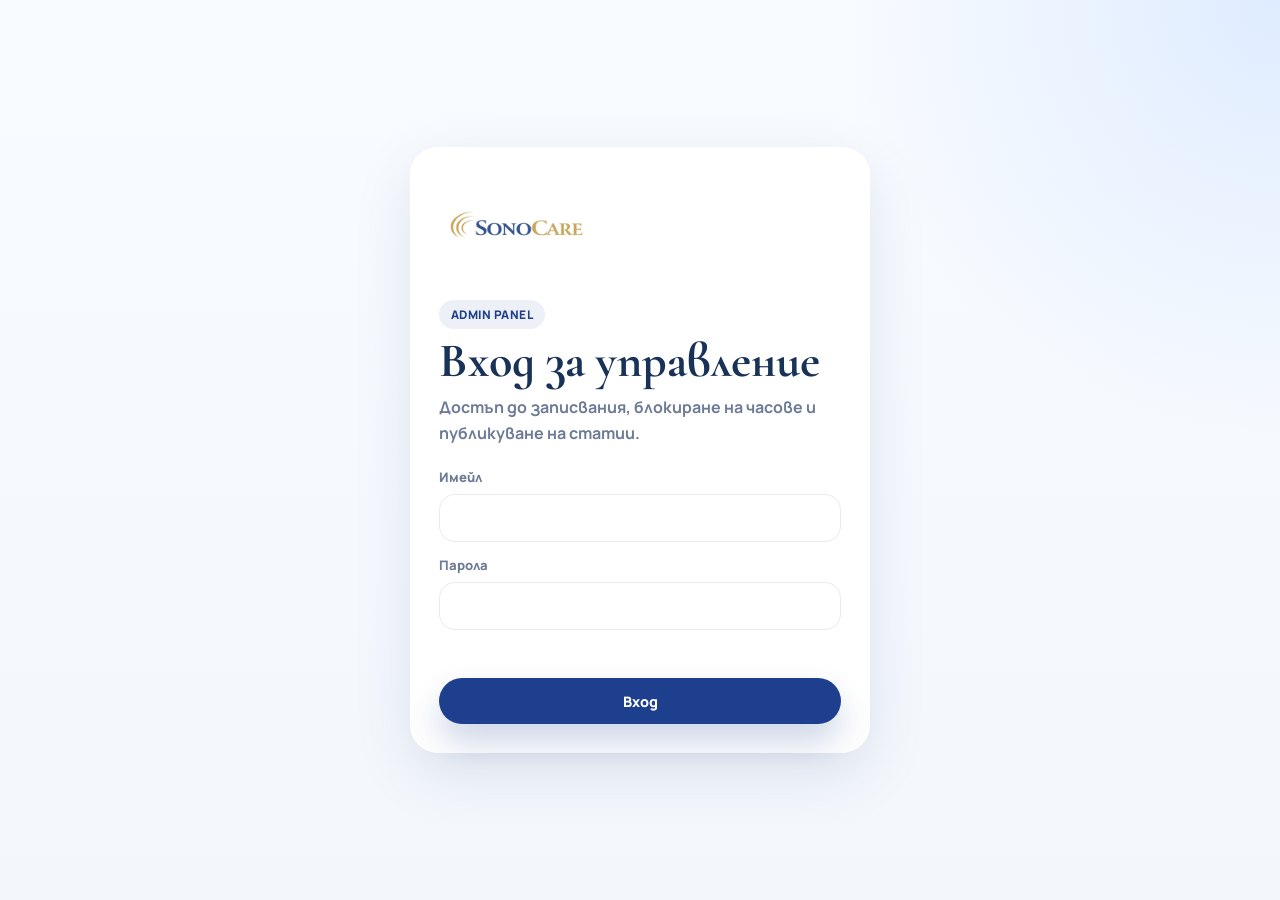
==== admin/index.html @ 71ce4eeb "Fix admin and blog asset paths" ====
<!doctype html>
<html lang="bg">
  <head>
    <meta charset="utf-8" />
    <meta name="viewport" content="width=device-width, initial-scale=1" />
    <title>SonoCare Admin | Вход</title>
    <link rel="preconnect" href="https://fonts.googleapis.com" />
    <link rel="preconnect" href="https://fonts.gstatic.com" crossorigin />
    <link
      href="https://fonts.googleapis.com/css2?family=Cormorant+Garamond:wght@600;700&family=Manrope:wght@500;600;700;800&display=swap"
      rel="stylesheet"
    />
    <link rel="stylesheet" href="./admin.css" />
  </head>
  <body class="admin-auth-page">
    <main class="admin-auth-shell">
      <section class="admin-auth-card">
        <a class="admin-auth-logo" href="../index.html" aria-label="SonoCare начало">
          <img src="../transparent logo sonocare.png" alt="SonoCare" />
        </a>
        <div class="admin-auth-copy">
          <span class="eyebrow">Admin Panel</span>
          <h1>Вход за управление</h1>
          <p>Достъп до записвания, блокиране на часове и публикуване на статии.</p>
        </div>

        <form id="admin-login-form" class="admin-auth-form" novalidate>
          <label>
            Имейл
            <input id="admin-email" name="email" type="email" autocomplete="email" required />
          </label>
          <label>
            Парола
            <input
              id="admin-password"
              name="password"
              type="password"
              autocomplete="current-password"
              required
            />
          </label>
          <div id="admin-login-feedback" class="admin-feedback" role="status" aria-live="polite"></div>
          <button id="admin-login-button" type="submit" class="admin-primary-button">Вход</button>
        </form>
      </section>
    </main>

    <script src="./admin.js"></script>
  </body>
</html>
---- admin/admin.css ----
:root {
  --bg: #f3f7fc;
  --surface: rgba(255, 255, 255, 0.96);
  --surface-soft: rgba(247, 250, 255, 0.95);
  --text: #193257;
  --muted: #6d7b97;
  --line: rgba(29, 63, 142, 0.1);
  --blue: #1d3f8e;
  --gold: #c9a048;
  --green: #2d9f5c;
  --danger: #d95168;
  --shadow: 0 20px 60px rgba(13, 43, 96, 0.1);
  --shadow-soft: 0 12px 30px rgba(13, 43, 96, 0.08);
  --radius-xl: 28px;
  --radius-lg: 22px;
  --radius-md: 16px;
  --sans: Manrope, Inter, system-ui, sans-serif;
  --serif: "Cormorant Garamond", Georgia, serif;
}

* {
  box-sizing: border-box;
}

body {
  margin: 0;
  color: var(--text);
  font-family: var(--sans);
  background:
    radial-gradient(circle at top right, rgba(221, 235, 255, 0.95), transparent 28%),
    linear-gradient(180deg, #f8fbff 0%, #f3f7fc 100%);
}

button,
input,
textarea {
  font: inherit;
}

a {
  color: inherit;
  text-decoration: none;
}

img {
  display: block;
  max-width: 100%;
}

[hidden] {
  display: none !important;
}

.eyebrow {
  display: inline-flex;
  padding: 6px 12px;
  color: var(--blue);
  border-radius: 999px;
  background: rgba(29, 63, 142, 0.08);
  font-size: 0.74rem;
  font-weight: 800;
  letter-spacing: 0.03em;
  text-transform: uppercase;
}

.admin-auth-page {
  min-height: 100vh;
}

.admin-auth-shell {
  display: grid;
  min-height: 100vh;
  place-items: center;
  padding: 24px;
}

.admin-auth-card {
  width: min(100%, 460px);
  padding: 28px;
  border: 1px solid rgba(255, 255, 255, 0.88);
  border-radius: var(--radius-xl);
  background: var(--surface);
  box-shadow: var(--shadow);
  backdrop-filter: blur(16px);
}

.admin-auth-logo img,
.admin-brand img {
  width: 160px;
}

.admin-auth-copy {
  margin-top: 18px;
}

.admin-auth-copy h1,
.admin-content-header h1 {
  margin: 10px 0 10px;
  font-family: var(--serif);
  font-size: clamp(2rem, 5vw, 3rem);
  line-height: 0.95;
}

.admin-auth-copy p,
.admin-content-header p,
.admin-section-heading p {
  margin: 0;
  color: var(--muted);
  line-height: 1.6;
  font-weight: 700;
}

.admin-auth-form,
.admin-form {
  display: grid;
  gap: 14px;
  margin-top: 22px;
}

.admin-auth-form label,
.admin-form label {
  display: grid;
  gap: 8px;
  color: var(--muted);
  font-size: 0.82rem;
  font-weight: 800;
}

.admin-auth-form input,
.admin-form input,
.admin-form textarea {
  width: 100%;
  min-height: 48px;
  padding: 14px 16px;
  color: var(--text);
  border: 1px solid var(--line);
  border-radius: var(--radius-md);
  background: #fff;
  outline: none;
}

.admin-form textarea {
  min-height: 160px;
  resize: vertical;
}

.admin-auth-form input:focus,
.admin-form input:focus,
.admin-form textarea:focus {
  border-color: rgba(29, 63, 142, 0.28);
  box-shadow: 0 0 0 4px rgba(29, 63, 142, 0.08);
}

.admin-primary-button,
.admin-ghost-button,
.admin-danger-button {
  display: inline-flex;
  align-items: center;
  justify-content: center;
  min-height: 46px;
  padding: 0 18px;
  border: 0;
  border-radius: 999px;
  cursor: pointer;
  transition: transform 0.18s ease, box-shadow 0.18s ease, opacity 0.18s ease;
  font-size: 0.9rem;
  font-weight: 800;
}

.admin-primary-button {
  color: #fff;
  background: var(--blue);
  box-shadow: 0 18px 34px rgba(29, 63, 142, 0.22);
}

.admin-ghost-button {
  color: var(--blue);
  border: 1px solid var(--line);
  background: rgba(255, 255, 255, 0.9);
}

.admin-danger-button {
  color: #fff;
  background: var(--danger);
}

.admin-primary-button:hover,
.admin-ghost-button:hover,
.admin-danger-button:hover {
  transform: translateY(-1px);
}

.admin-feedback {
  min-height: 20px;
  color: var(--muted);
  font-size: 0.82rem;
  font-weight: 700;
}

.admin-feedback.is-error {
  color: var(--danger);
}

.admin-feedback.is-success {
  color: var(--green);
}

.admin-shell {
  display: grid;
  grid-template-columns: 270px minmax(0, 1fr);
  gap: 20px;
  width: min(1320px, calc(100% - 24px));
  margin: 0 auto;
  padding: 16px 0 24px;
}

.admin-sidebar,
.admin-card,
.overview-card,
.admin-content-header {
  border: 1px solid rgba(255, 255, 255, 0.88);
  border-radius: var(--radius-xl);
  background: var(--surface);
  box-shadow: var(--shadow-soft);
  backdrop-filter: blur(16px);
}

.admin-sidebar {
  display: grid;
  align-content: start;
  gap: 18px;
  padding: 20px;
  position: sticky;
  top: 16px;
  height: fit-content;
}

.admin-nav {
  display: grid;
  gap: 8px;
}

.admin-nav-link {
  display: flex;
  align-items: center;
  min-height: 46px;
  padding: 0 16px;
  color: var(--text);
  border: 1px solid transparent;
  border-radius: 16px;
  background: transparent;
  cursor: pointer;
  font-size: 0.92rem;
  font-weight: 800;
  text-align: left;
}

.admin-nav-link.is-active {
  color: var(--blue);
  border-color: rgba(29, 63, 142, 0.08);
  background: rgba(29, 63, 142, 0.06);
}

.admin-sidebar-meta {
  display: grid;
  gap: 12px;
  margin-top: 10px;
  padding-top: 18px;
  border-top: 1px solid var(--line);
}

.admin-sidebar-meta p {
  margin: 0;
  color: var(--muted);
  font-size: 0.86rem;
  font-weight: 800;
}

.admin-content {
  min-width: 0;
}

.admin-content-header {
  display: flex;
  justify-content: space-between;
  gap: 16px;
  padding: 22px 24px;
}

.admin-content-header > p {
  max-width: 320px;
  align-self: flex-end;
}

.admin-section {
  display: none;
  margin-top: 18px;
}

.admin-section.is-active {
  display: block;
}

.admin-section-heading {
  display: flex;
  justify-content: space-between;
  gap: 16px;
  margin-bottom: 14px;
}

.admin-section-heading h2,
.admin-card-header h3 {
  margin: 0 0 6px;
  color: var(--text);
  font-size: 1.3rem;
}

.overview-grid,
.admin-grid {
  display: grid;
  gap: 16px;
}

.overview-grid {
  grid-template-columns: repeat(2, minmax(0, 1fr));
}

.two-up {
  grid-template-columns: repeat(2, minmax(0, 1fr));
}

.overview-card {
  padding: 20px;
}

.overview-card span {
  display: block;
  color: var(--muted);
  font-size: 0.82rem;
  font-weight: 800;
}

.overview-card strong {
  display: block;
  margin-top: 12px;
  color: var(--blue);
  font-size: clamp(2rem, 5vw, 2.8rem);
  line-height: 1;
}

.overview-panels {
  display: grid;
  grid-template-columns: repeat(2, minmax(0, 1fr));
  gap: 16px;
  margin-top: 16px;
}

.admin-card {
  padding: 20px;
}

.admin-card-header {
  display: flex;
  align-items: center;
  justify-content: space-between;
  gap: 12px;
  margin-bottom: 14px;
}

.compact-form {
  grid-template-columns: repeat(2, minmax(0, 1fr));
  align-items: end;
}

.compact-form > .admin-primary-button {
  min-height: 48px;
}

.admin-list {
  display: grid;
  gap: 12px;
}

.admin-list-empty {
  padding: 16px;
  color: var(--muted);
  border: 1px dashed var(--line);
  border-radius: var(--radius-md);
  font-size: 0.84rem;
  font-weight: 700;
  text-align: center;
}

.admin-list-item {
  display: grid;
  gap: 10px;
  padding: 16px;
  border: 1px solid rgba(29, 63, 142, 0.08);
  border-radius: var(--radius-md);
  background: var(--surface-soft);
}

.admin-list-item-header {
  display: flex;
  align-items: flex-start;
  justify-content: space-between;
  gap: 12px;
}

.admin-list-item strong {
  font-size: 1rem;
}

.admin-list-item p,
.admin-list-item span {
  margin: 0;
  color: var(--muted);
  font-size: 0.84rem;
  line-height: 1.5;
  font-weight: 700;
}

.admin-list-actions {
  display: flex;
  flex-wrap: wrap;
  gap: 8px;
}

.admin-inline-button {
  display: inline-flex;
  align-items: center;
  justify-content: center;
  min-height: 38px;
  padding: 0 14px;
  border: 0;
  border-radius: 999px;
  cursor: pointer;
  font-size: 0.8rem;
  font-weight: 800;
}

.admin-inline-button.is-edit {
  color: var(--blue);
  background: rgba(29, 63, 142, 0.08);
}

.admin-inline-button.is-delete {
  color: var(--danger);
  background: rgba(217, 81, 104, 0.12);
}

.admin-post-preview {
  width: 100%;
  max-height: 160px;
  object-fit: cover;
  border-radius: 14px;
}

@media (max-width: 960px) {
  .admin-shell {
    grid-template-columns: 1fr;
  }

  .admin-sidebar {
    position: static;
  }

  .admin-content-header,
  .overview-panels,
  .two-up {
    grid-template-columns: 1fr;
  }

  .admin-content-header {
    display: grid;
  }
}

@media (max-width: 640px) {
  .admin-auth-shell,
  .admin-shell {
    width: calc(100% - 20px);
  }

  .overview-grid,
  .compact-form {
    grid-template-columns: 1fr;
  }

  .admin-auth-card,
  .admin-content-header,
  .admin-sidebar,
  .admin-card,
  .overview-card {
    border-radius: 22px;
  }
}
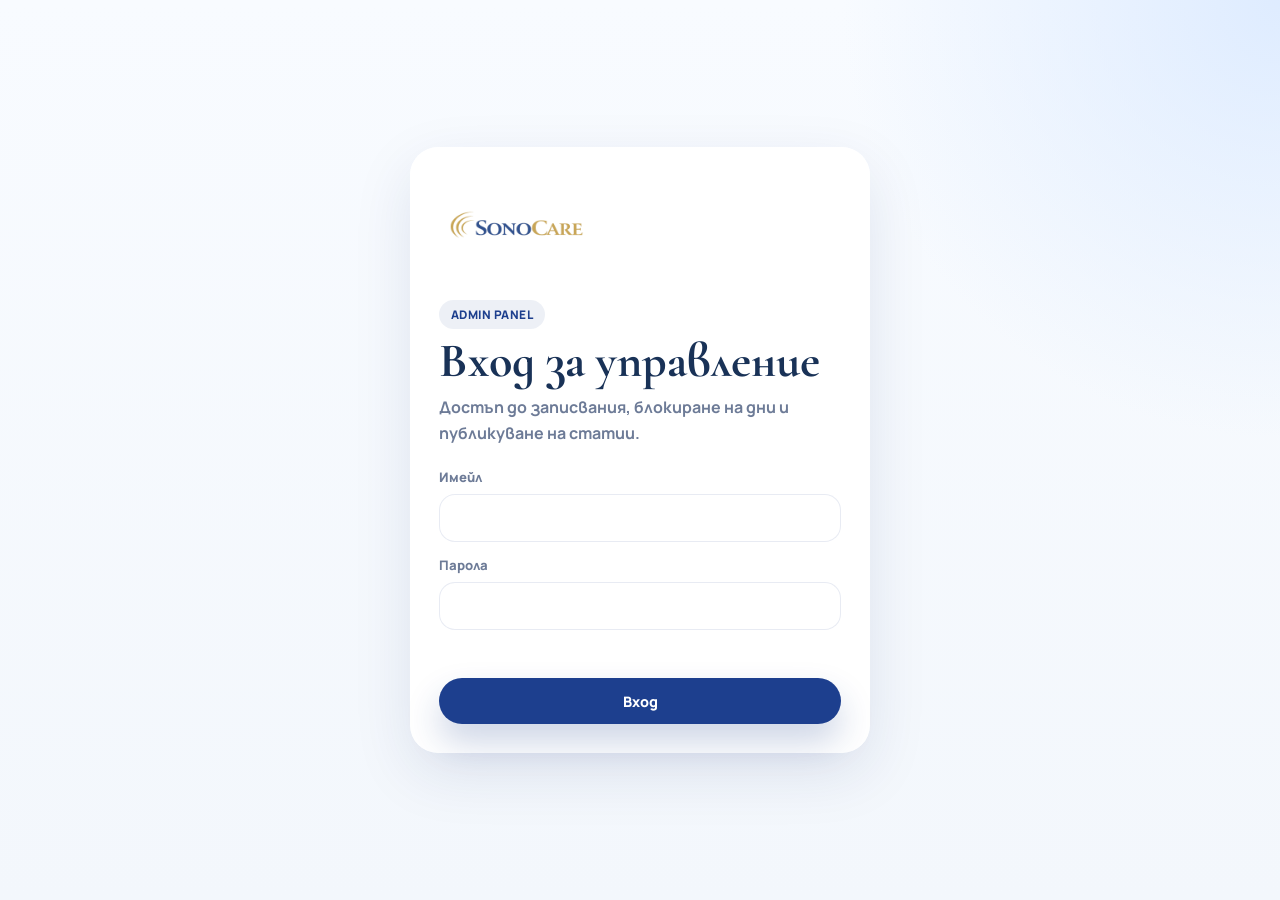
==== commit 68d49f08: "Simplify admin day blocking and improve blog image upload" ====
--- a/admin/index.html
+++ b/admin/index.html
@@ -10,7 +10,7 @@
       href="https://fonts.googleapis.com/css2?family=Cormorant+Garamond:wght@600;700&family=Manrope:wght@500;600;700;800&display=swap"
       rel="stylesheet"
     />
-    <link rel="stylesheet" href="./admin.css" />
+    <link rel="stylesheet" href="/admin/admin.css" />
   </head>
   <body class="admin-auth-page">
     <main class="admin-auth-shell">
@@ -21,7 +21,7 @@
         <div class="admin-auth-copy">
           <span class="eyebrow">Admin Panel</span>
           <h1>Вход за управление</h1>
-          <p>Достъп до записвания, блокиране на часове и публикуване на статии.</p>
+          <p>Достъп до записвания, блокиране на дни и публикуване на статии.</p>
         </div>
 
         <form id="admin-login-form" class="admin-auth-form" novalidate>
@@ -45,6 +45,6 @@
       </section>
     </main>
 
-    <script src="./admin.js"></script>
+    <script src="/admin/admin.js"></script>
   </body>
 </html>
--- a/admin/admin.css
+++ b/admin/admin.css
@@ -151,6 +151,53 @@
   box-shadow: 0 0 0 4px rgba(29, 63, 142, 0.08);
 }
 
+.admin-upload-field {
+  display: grid;
+  gap: 10px;
+}
+
+.admin-upload-label {
+  color: var(--muted);
+  font-size: 0.82rem;
+  font-weight: 800;
+}
+
+.admin-upload-field input[type="file"] {
+  position: absolute;
+  width: 1px;
+  height: 1px;
+  padding: 0;
+  margin: -1px;
+  overflow: hidden;
+  clip: rect(0, 0, 0, 0);
+  white-space: nowrap;
+  border: 0;
+}
+
+.admin-upload-trigger {
+  display: inline-flex;
+  align-items: center;
+  justify-content: center;
+  min-height: 48px;
+  padding: 0 16px;
+  color: var(--blue);
+  border: 1px dashed rgba(29, 63, 142, 0.2);
+  border-radius: var(--radius-md);
+  background: rgba(29, 63, 142, 0.04);
+  cursor: pointer;
+  font-size: 0.9rem;
+  font-weight: 800;
+  text-align: center;
+}
+
+.admin-upload-hint {
+  margin: 0;
+  color: var(--muted);
+  font-size: 0.8rem;
+  line-height: 1.55;
+  font-weight: 700;
+}
+
 .admin-primary-button,
 .admin-ghost-button,
 .admin-danger-button {
@@ -205,6 +252,19 @@
   color: var(--green);
 }
 
+.admin-image-preview {
+  overflow: hidden;
+  border: 1px solid var(--line);
+  border-radius: var(--radius-md);
+  background: rgba(255, 255, 255, 0.9);
+}
+
+.admin-image-preview img {
+  width: 100%;
+  max-height: 240px;
+  object-fit: cover;
+}
+
 .admin-shell {
   display: grid;
   grid-template-columns: 270px minmax(0, 1fr);
@@ -494,4 +554,10 @@
   .overview-card {
     border-radius: 22px;
   }
-}
+
+  .admin-upload-trigger,
+  .admin-primary-button,
+  .admin-ghost-button {
+    width: 100%;
+  }
+}
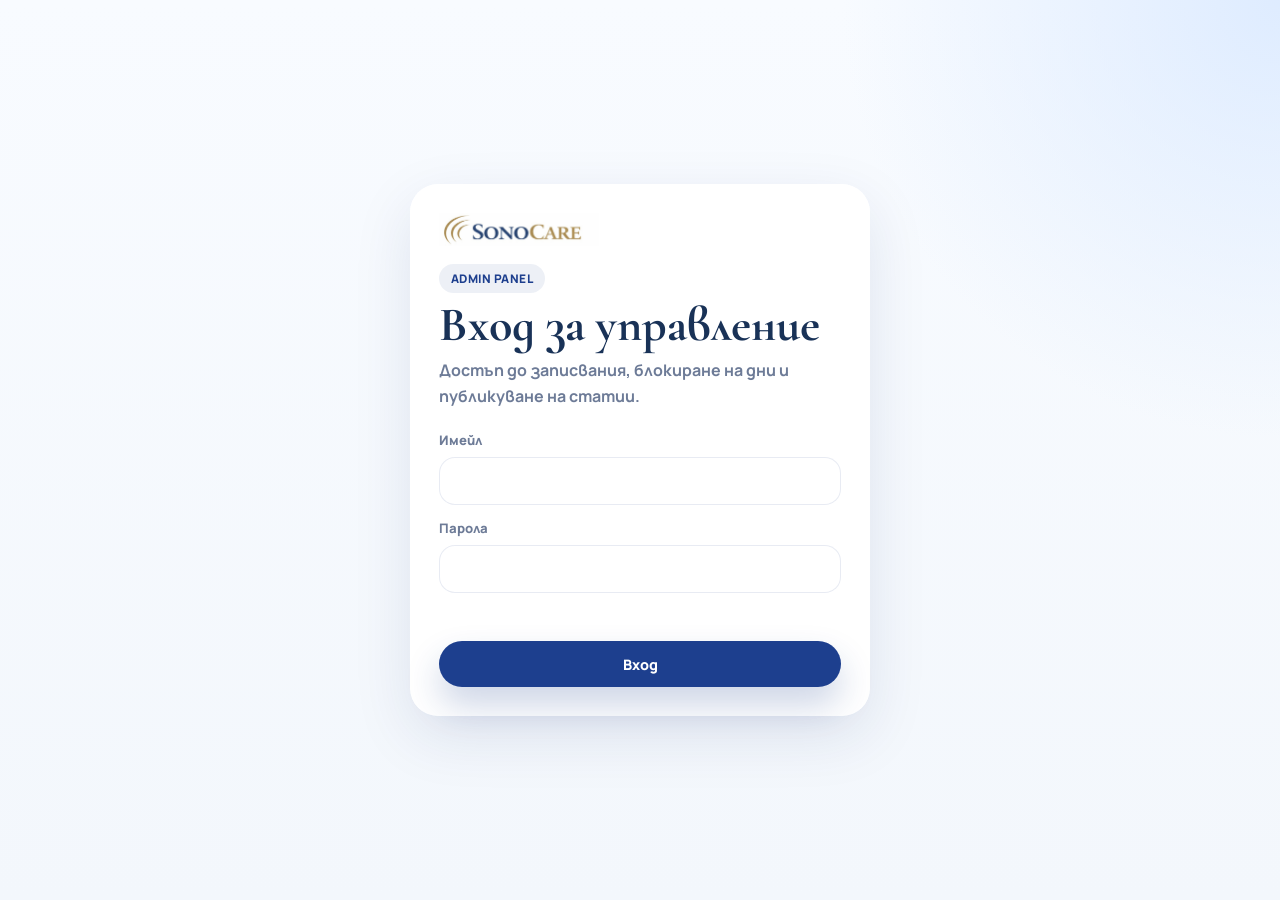
==== commit e3bc6a8b: "Switch site to compact logo asset" ====
--- a/admin/index.html
+++ b/admin/index.html
@@ -16,7 +16,7 @@
     <main class="admin-auth-shell">
       <section class="admin-auth-card">
         <a class="admin-auth-logo" href="../index.html" aria-label="SonoCare начало">
-          <img src="../transparent logo sonocare.png" alt="SonoCare" />
+          <img src="../logo.png" alt="SonoCare" />
         </a>
         <div class="admin-auth-copy">
           <span class="eyebrow">Admin Panel</span>
@@ -48,3 +48,4 @@
     <script src="/admin/admin.js"></script>
   </body>
 </html>
+
